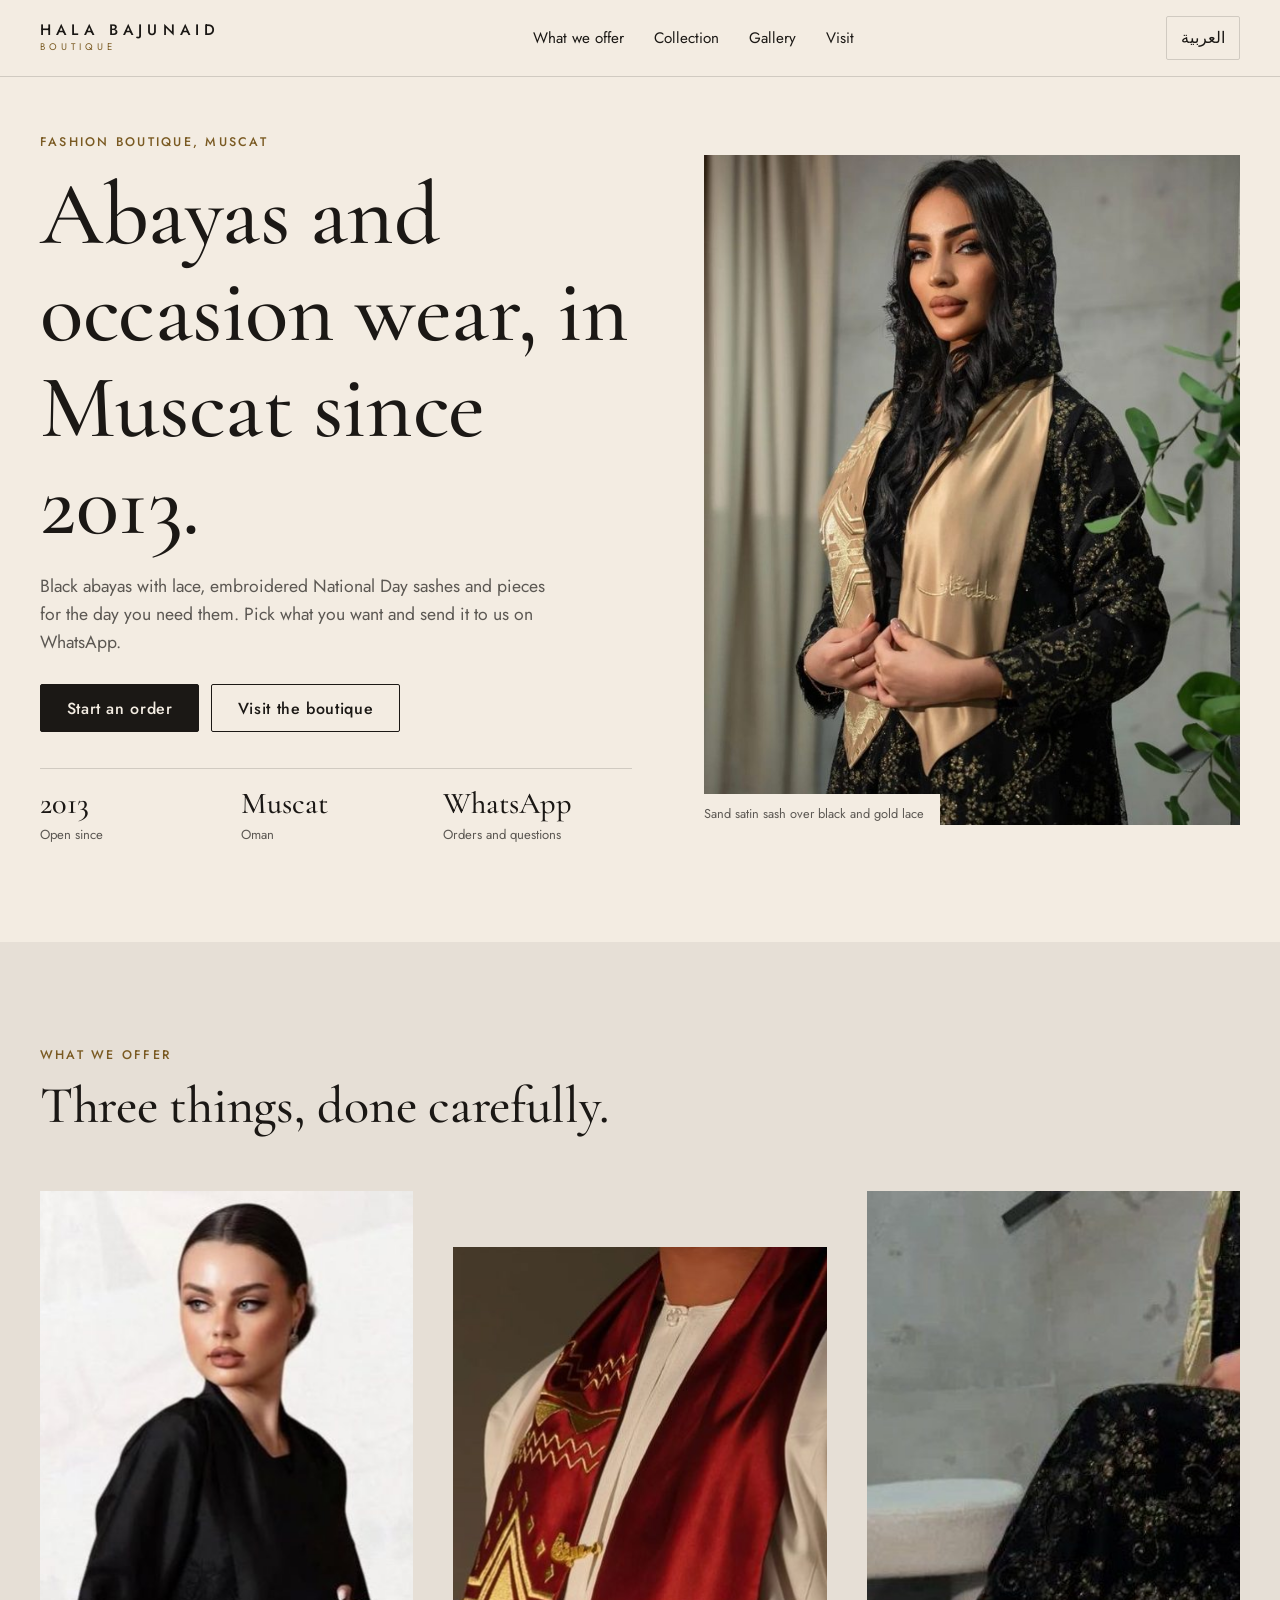
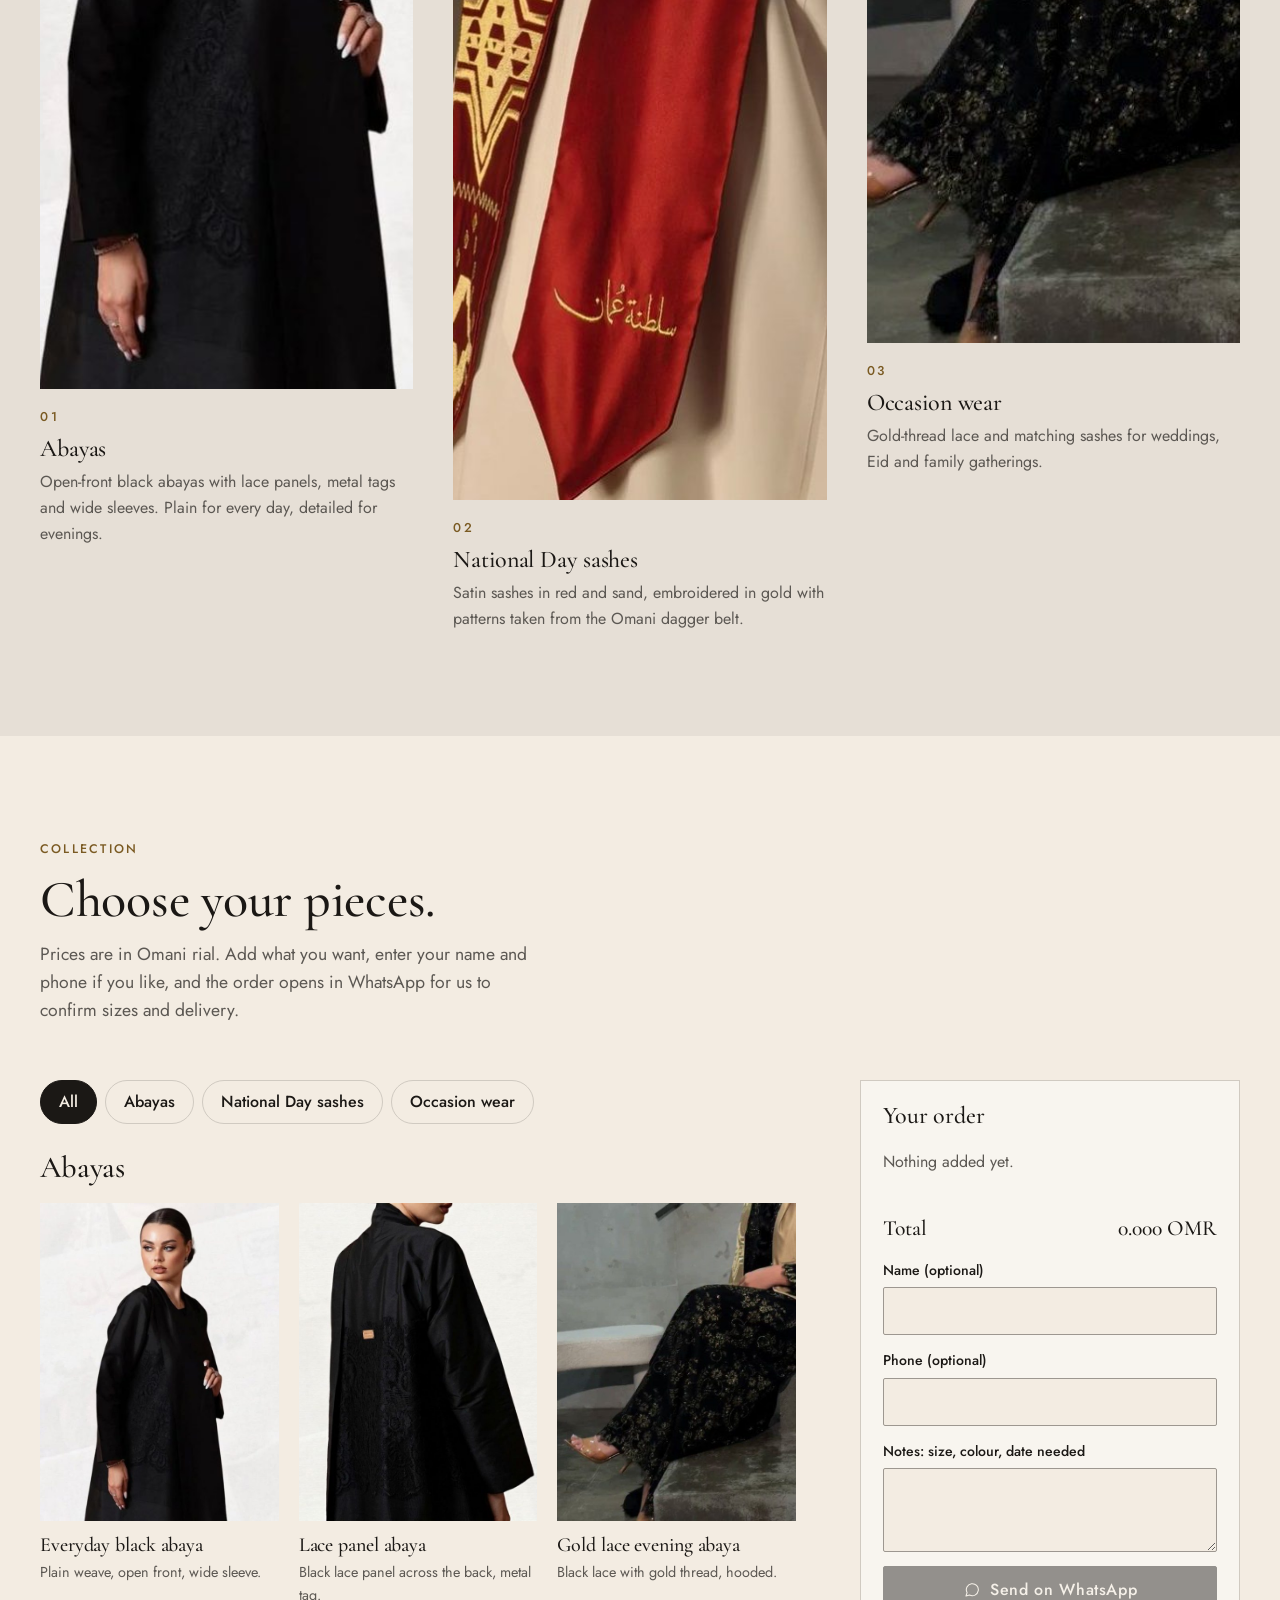
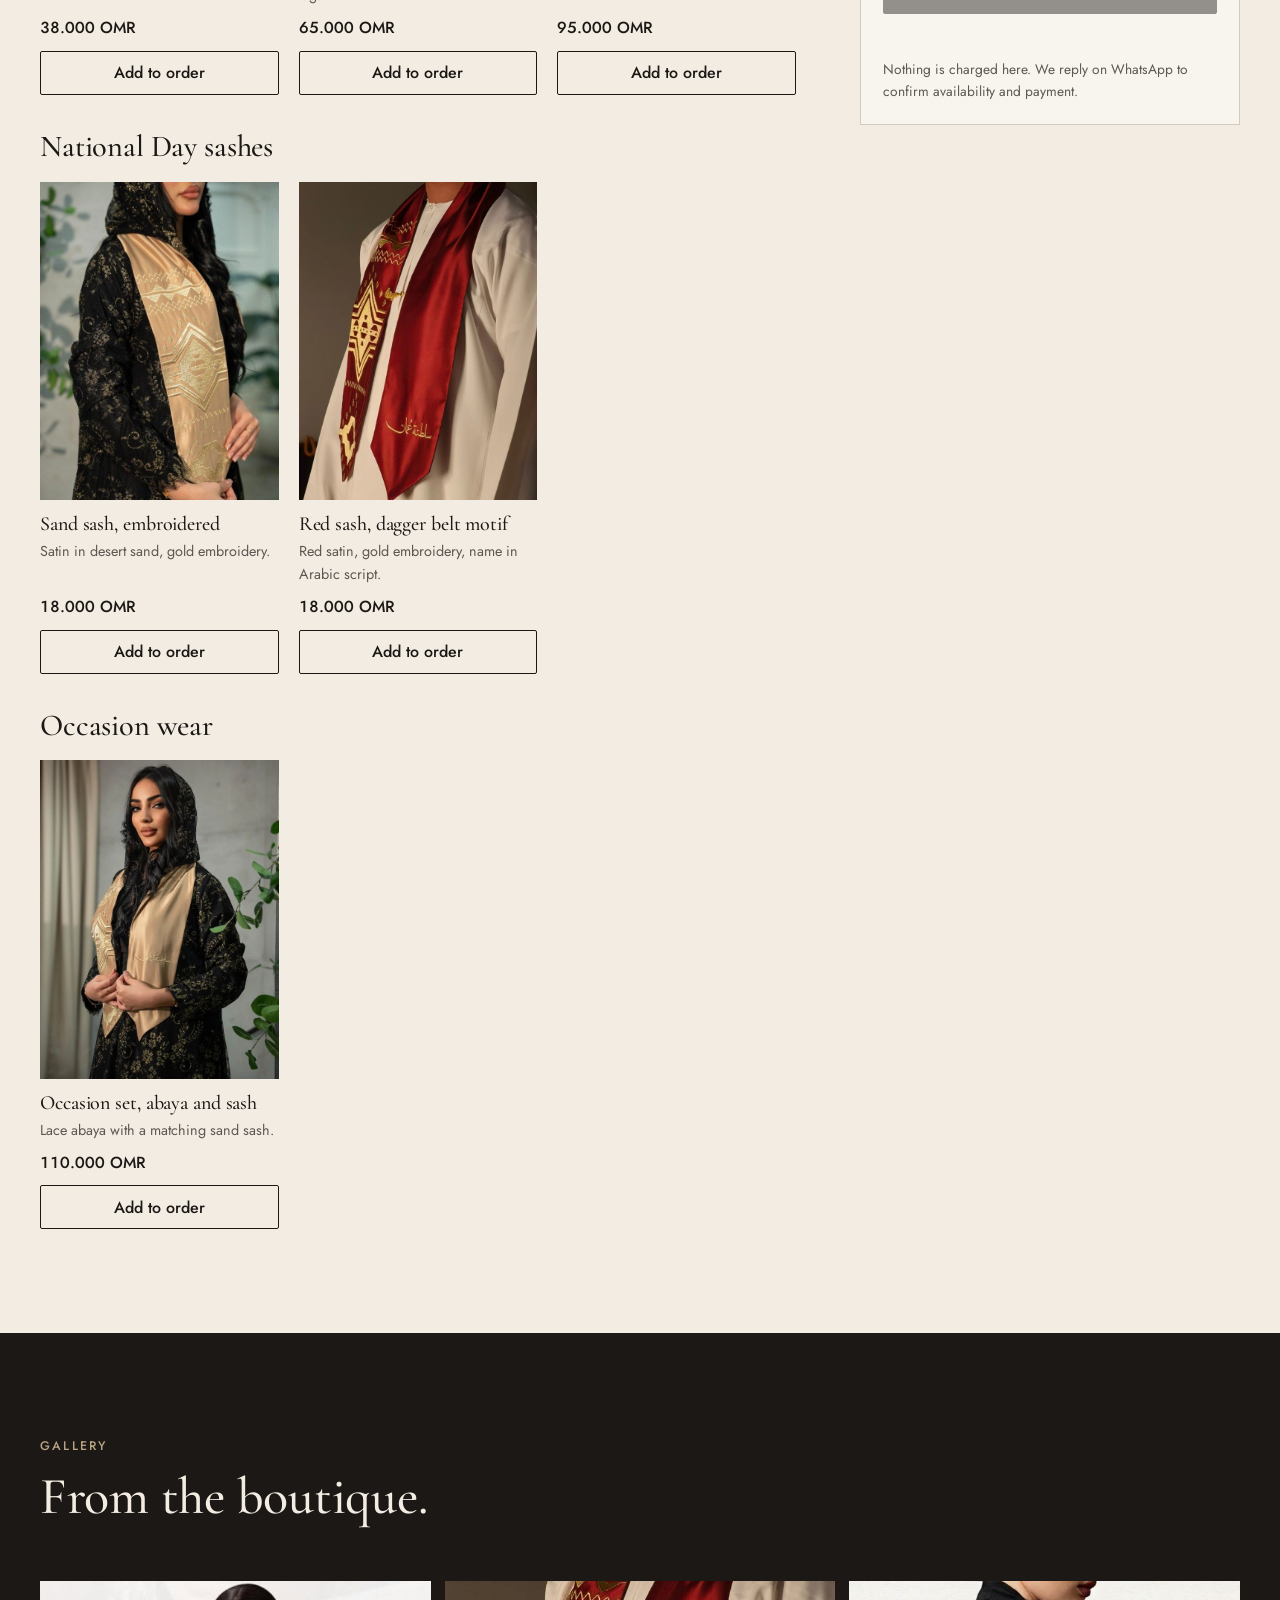
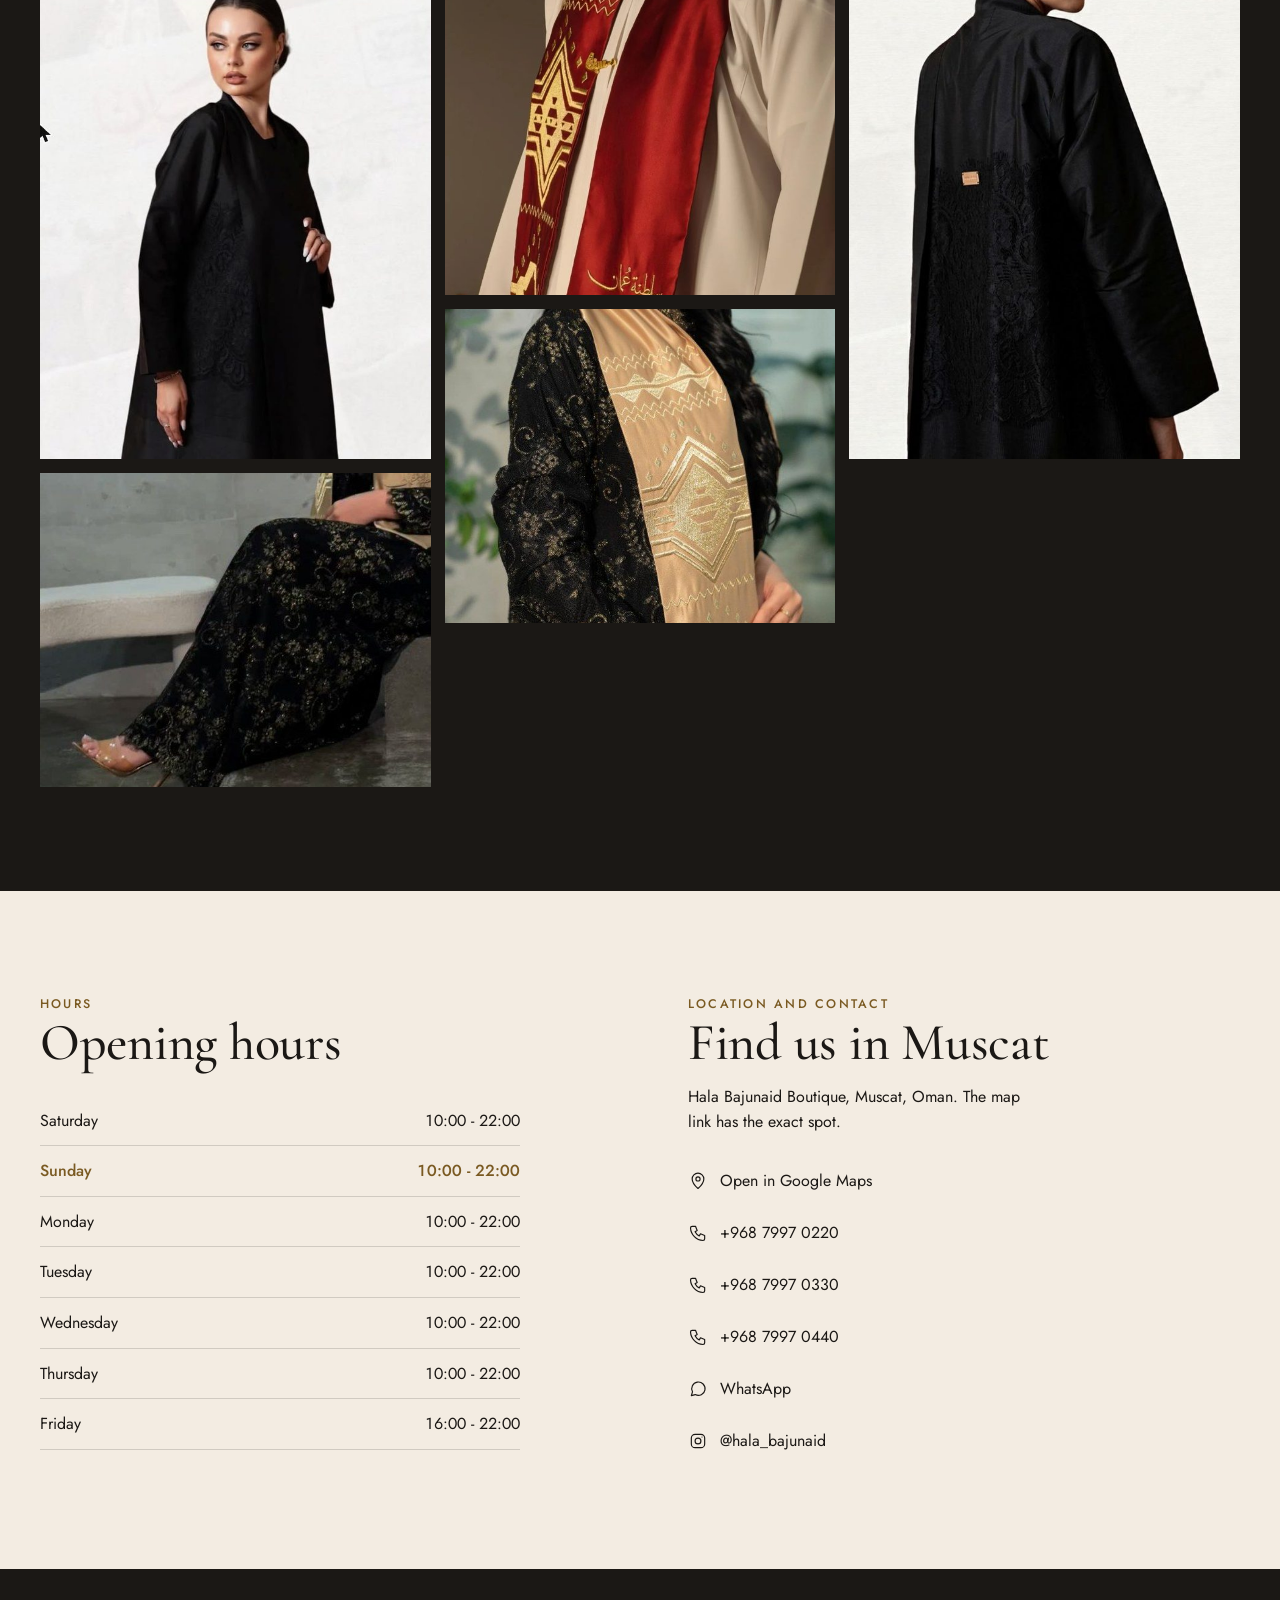
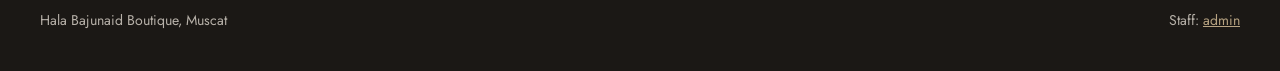
==== index.html @ 212e6e5c "Boutique site, admin portal and Supabase migrations" ====
<!doctype html>
<html lang="en" dir="ltr">
<head>
<meta charset="utf-8">
<meta name="viewport" content="width=device-width,initial-scale=1,viewport-fit=cover">
<title>Hala Bajunaid Boutique | Abayas and occasion wear in Muscat</title>
<meta name="description" content="Hala Bajunaid Boutique, Muscat. Abayas, National Day sashes and occasion wear since 2013. Choose your pieces and send the order on WhatsApp.">
<meta name="theme-color" content="#F3ECE2">
<link rel="canonical" href="https://shajedulkarim.github.io/halabajunaid/">
<link rel="manifest" href="manifest.webmanifest?v=1">
<link rel="icon" href="favicon.svg?v=1" type="image/svg+xml">
<link rel="apple-touch-icon" href="assets/img/icon-180.png?v=1">
<meta property="og:type" content="website">
<meta property="og:site_name" content="Hala Bajunaid Boutique">
<meta property="og:title" content="Hala Bajunaid Boutique | Abayas and occasion wear in Muscat">
<meta property="og:description" content="Abayas, National Day sashes and occasion wear in Muscat since 2013. Order on WhatsApp.">
<meta property="og:url" content="https://shajedulkarim.github.io/halabajunaid/">
<meta property="og:image" content="https://shajedulkarim.github.io/halabajunaid/assets/img/og.jpg">
<meta name="twitter:card" content="summary_large_image">
<link rel="preconnect" href="https://fonts.googleapis.com">
<link rel="preconnect" href="https://fonts.gstatic.com" crossorigin>
<link rel="stylesheet" href="https://fonts.googleapis.com/css2?family=Amiri:wght@400;700&family=Cormorant+Garamond:wght@400;500;600&family=IBM+Plex+Sans+Arabic:wght@400;500&family=Jost:wght@400;500&display=swap">
<link rel="stylesheet" href="assets/css/tokens.css?v=1">
<link rel="stylesheet" href="assets/css/site.css?v=3">
<link rel="preload" as="image" href="assets/img/sm/sash-sand-hooded.jpg?v=1">
<script type="application/ld+json">
{"@context":"https://schema.org","@type":"ClothingStore","name":"Hala Bajunaid Boutique","alternateName":"هلا باجنيد","url":"https://shajedulkarim.github.io/halabajunaid/","image":"https://shajedulkarim.github.io/halabajunaid/assets/img/og.jpg","telephone":"+96879970220","foundingDate":"2013","description":"Fashion boutique in Muscat selling abayas, National Day sashes and occasion wear.","address":{"@type":"PostalAddress","addressLocality":"Muscat","addressCountry":"OM"},"hasMap":"https://goo.gl/maps/YRQ9DZ9wdyE2","sameAs":["https://www.instagram.com/hala_bajunaid/"],"currenciesAccepted":"OMR"}
</script>
</head>
<body>
<a class="sr" href="#main">Skip to content</a>
<div class="banner" id="banner" hidden></div>

<header class="top">
  <div class="wrap">
    <a class="logo" href="#top" aria-label="Hala Bajunaid Boutique"><b>HALA BAJUNAID</b><i data-i18n="logo_sub">BOUTIQUE</i></a>
    <nav class="main" aria-label="Main">
      <a href="#offer" data-i18n="nav_offer">What we offer</a>
      <a href="#collection" data-i18n="nav_collection">Collection</a>
      <a href="#gallery" data-i18n="nav_gallery">Gallery</a>
      <a href="#visit" data-i18n="nav_visit">Visit</a>
    </nav>
    <div class="top-actions">
      <button class="lang" id="lang" type="button" aria-label="Language">العربية</button>
      <button class="menu-btn" id="menuBtn" type="button" aria-expanded="false" aria-controls="sheet" aria-label="Menu">
        <svg class="ico" viewBox="0 0 24 24"><path d="M4 8h16M4 16h16"/></svg>
      </button>
    </div>
  </div>
</header>
<div class="sheet" id="sheet">
  <a href="#offer" data-i18n="nav_offer">What we offer</a>
  <a href="#collection" data-i18n="nav_collection">Collection</a>
  <a href="#gallery" data-i18n="nav_gallery">Gallery</a>
  <a href="#visit" data-i18n="nav_visit">Visit</a>
</div>

<main id="main">
<section class="hero" id="top">
  <div class="wrap">
    <div>
      <p class="eyebrow" data-i18n="hero_eyebrow">Fashion boutique, Muscat</p>
      <h1 data-i18n="hero_h1">Abayas and occasion wear, in Muscat since 2013.</h1>
      <p class="lede" data-i18n="hero_lede">Black abayas with lace, embroidered National Day sashes and pieces for the day you need them. Pick what you want and send it to us on WhatsApp.</p>
      <div class="cta">
        <a class="btn" href="#collection" data-i18n="cta_order">Start an order</a>
        <a class="btn ghost" href="#visit" data-i18n="cta_visit">Visit the boutique</a>
      </div>
      <div class="facts">
        <div><b>2013</b><span data-i18n="fact_since">Open since</span></div>
        <div><b data-i18n="fact_city">Muscat</b><span data-i18n="fact_country">Oman</span></div>
        <div><b>WhatsApp</b><span data-i18n="fact_orders">Orders and questions</span></div>
      </div>
    </div>
    <figure>
      <img id="heroImg" src="assets/img/sm/sash-sand-hooded.jpg?v=1" srcset="assets/img/sm/sash-sand-hooded.jpg?v=1 640w, assets/img/sash-sand-hooded.jpg?v=1 888w" sizes="(min-width:900px) 45vw, 100vw" width="888" height="1186" alt="Sand satin sash with gold embroidery worn over a black lace abaya" fetchpriority="high">
      <figcaption id="heroCap" data-i18n="hero_cap">Sand satin sash over black and gold lace</figcaption>
    </figure>
  </div>
</section>

<section class="s offer" id="offer">
  <div class="wrap">
    <div class="s-head">
      <p class="eyebrow" data-i18n="offer_eyebrow">What we offer</p>
      <h2 data-i18n="offer_h2">Three things, done carefully.</h2>
    </div>
    <div class="offer-grid">
      <article class="offer-card">
        <img loading="lazy" src="assets/img/sm/abaya-black-front.jpg?v=1" width="640" height="798" alt="Black abaya with a lace panel" data-i18n-alt="offer1_alt">
        <span class="num">01</span>
        <h3 data-i18n="offer1_t">Abayas</h3>
        <p data-i18n="offer1_d">Open-front black abayas with lace panels, metal tags and wide sleeves. Plain for every day, detailed for evenings.</p>
      </article>
      <article class="offer-card">
        <img loading="lazy" src="assets/img/sm/sash-red-thobe.jpg?v=1" width="640" height="853" alt="Red satin sash with gold embroidery" data-i18n-alt="offer2_alt">
        <span class="num">02</span>
        <h3 data-i18n="offer2_t">National Day sashes</h3>
        <p data-i18n="offer2_d">Satin sashes in red and sand, embroidered in gold with patterns taken from the Omani dagger belt.</p>
      </article>
      <article class="offer-card">
        <img loading="lazy" src="assets/img/sm/abaya-seated.jpg?v=1" width="640" height="752" alt="Black and gold lace abaya" data-i18n-alt="offer3_alt">
        <span class="num">03</span>
        <h3 data-i18n="offer3_t">Occasion wear</h3>
        <p data-i18n="offer3_d">Gold-thread lace and matching sashes for weddings, Eid and family gatherings.</p>
      </article>
    </div>
  </div>
</section>

<section class="s" id="collection">
  <div class="wrap">
    <div class="s-head">
      <p class="eyebrow" data-i18n="coll_eyebrow">Collection</p>
      <h2 data-i18n="coll_h2">Choose your pieces.</h2>
      <p class="lede" data-i18n="coll_lede">Prices are in Omani rial. Add what you want, enter your name and phone if you like, and the order opens in WhatsApp for us to confirm sizes and delivery.</p>
    </div>
    <div class="cat-layout">
      <div>
        <div class="chips" id="chips" role="group" aria-label="Categories"></div>
        <div id="catalogue" aria-live="polite"></div>
      </div>
      <aside class="order-panel" id="order" aria-labelledby="orderT">
        <h3 id="orderT" data-i18n="order_t">Your order</h3>
        <p class="empty-note" id="emptyNote" data-i18n="order_empty">Nothing added yet.</p>
        <ul class="lines" id="lines"></ul>
        <div class="total" id="totalRow" hidden><span data-i18n="total">Total</span><span id="total">0.000</span></div>
        <div class="field"><label for="cName" data-i18n="f_name">Name (optional)</label><input id="cName" autocomplete="name"></div>
        <div class="field"><label for="cPhone" data-i18n="f_phone">Phone (optional)</label><input id="cPhone" type="tel" inputmode="tel" autocomplete="tel"></div>
        <div class="field"><label for="cNote" data-i18n="f_note">Notes: size, colour, date needed</label><textarea id="cNote"></textarea></div>
        <button class="btn" id="send" type="button" disabled>
          <svg class="ico" viewBox="0 0 24 24"><path d="M4 20l1.4-4.6A8 8 0 1 1 8.7 18.7z"/></svg>
          <span data-i18n="send">Send on WhatsApp</span>
        </button>
        <p class="status" id="status" role="status"></p>
        <p class="note" data-i18n="order_note">Nothing is charged here. We reply on WhatsApp to confirm availability and payment.</p>
      </aside>
    </div>
  </div>
</section>

<section class="s gallery" id="gallery">
  <div class="wrap">
    <div class="s-head">
      <p class="eyebrow" data-i18n="gal_eyebrow">Gallery</p>
      <h2 data-i18n="gal_h2">From the boutique.</h2>
    </div>
    <div class="g-grid" id="gGrid"></div>
  </div>
</section>

<section class="s" id="visit">
  <div class="wrap visit-grid">
    <div>
      <p class="eyebrow" data-i18n="visit_eyebrow">Hours</p>
      <h2 data-i18n="visit_h2" style="margin-bottom:24px">Opening hours</h2>
      <table class="hours" id="hours"></table>
      <p class="rating" id="rating" hidden></p>
    </div>
    <div>
      <p class="eyebrow" data-i18n="loc_eyebrow">Location and contact</p>
      <h2 data-i18n="loc_h2" style="margin-bottom:8px">Find us in Muscat</h2>
      <p class="addr" data-i18n="loc_addr">Hala Bajunaid Boutique, Muscat, Oman. The map link has the exact spot.</p>
      <ul class="contact-list">
        <li><a href="https://goo.gl/maps/YRQ9DZ9wdyE2" rel="noopener" target="_blank"><svg class="ico" viewBox="0 0 24 24"><path d="M12 21s7-6.2 7-11.5A7 7 0 0 0 5 9.5C5 14.8 12 21 12 21z"/><circle cx="12" cy="9.5" r="2.5"/></svg><span data-i18n="map">Open in Google Maps</span></a></li>
        <li><a href="tel:+96879970220"><svg class="ico" viewBox="0 0 24 24"><path d="M5 4h4l2 5-2.5 1.5a11 11 0 0 0 5 5L15 13l5 2v4a2 2 0 0 1-2 2A16 16 0 0 1 3 6a2 2 0 0 1 2-2z"/></svg><span dir="ltr">+968 7997 0220</span></a></li>
        <li><a href="tel:+96879970330"><svg class="ico" viewBox="0 0 24 24"><path d="M5 4h4l2 5-2.5 1.5a11 11 0 0 0 5 5L15 13l5 2v4a2 2 0 0 1-2 2A16 16 0 0 1 3 6a2 2 0 0 1 2-2z"/></svg><span dir="ltr">+968 7997 0330</span></a></li>
        <li><a href="tel:+96879970440"><svg class="ico" viewBox="0 0 24 24"><path d="M5 4h4l2 5-2.5 1.5a11 11 0 0 0 5 5L15 13l5 2v4a2 2 0 0 1-2 2A16 16 0 0 1 3 6a2 2 0 0 1 2-2z"/></svg><span dir="ltr">+968 7997 0440</span></a></li>
        <li><a href="https://wa.me/96879970220" rel="noopener" target="_blank"><svg class="ico" viewBox="0 0 24 24"><path d="M4 20l1.4-4.6A8 8 0 1 1 8.7 18.7z"/></svg><span>WhatsApp</span></a></li>
        <li><a href="https://www.instagram.com/hala_bajunaid/" rel="noopener" target="_blank"><svg class="ico" viewBox="0 0 24 24"><rect x="4" y="4" width="16" height="16" rx="4.5"/><circle cx="12" cy="12" r="3.5"/><path d="M16.8 7.2h.01"/></svg><span dir="ltr">@hala_bajunaid</span></a></li>
      </ul>
    </div>
  </div>
</section>
</main>

<a class="bar" id="bar" href="#order"><span><span id="barCount">0</span> <span data-i18n="bar_items">items</span></span><b id="barTotal">0.000</b><span data-i18n="bar_view">View order</span></a>

<footer>
  <div class="wrap">
    <span>Hala Bajunaid Boutique, Muscat</span>
    <span><span data-i18n="foot_staff">Staff</span>: <a href="admin/">admin</a></span>
  </div>
</footer>

<dialog class="lb" id="lb"><button type="button" id="lbClose" aria-label="Close">&times;</button><img id="lbImg" alt=""><p id="lbCap"></p></dialog>

<script src="config.js?v=1"></script>
<script src="assets/js/defaults.js?v=1"></script>
<script src="assets/js/site.js?v=1"></script>
</body>
</html>
---- assets/css/tokens.css ----
:root{
  /* Four brand colours. Everything else is derived from these. */
  --ink:#1B1815;
  --gold:#7A5A22;
  --sand:#F3ECE2;
  --alert:#A3312B;

  --sand-2:color-mix(in srgb,var(--ink) 6%,var(--sand));
  --sand-3:color-mix(in srgb,var(--ink) 12%,var(--sand));
  --muted:color-mix(in srgb,var(--ink) 70%,var(--sand));
  --line:color-mix(in srgb,var(--ink) 16%,var(--sand));
  --gold-on-dark:color-mix(in srgb,var(--gold) 50%,var(--sand));
  --sand-muted:color-mix(in srgb,var(--sand) 72%,var(--ink));
  --paper:color-mix(in srgb,var(--sand) 55%,#fff);

  /* Admin order-status colours (distinct, all >= 4.5:1 on paper) */
  --st-new:#244F7D;
  --st-preparing:#8A5A00;
  --st-ready:#216A41;
  --st-done:#57514A;
  --st-cancelled:var(--alert);

  --f-head:"Cormorant Garamond","Iowan Old Style",Georgia,serif;
  --f-body:"Jost","Helvetica Neue",Arial,sans-serif;
  --r:2px;
  --ease:cubic-bezier(.2,.7,.2,1);
}
:lang(ar){--f-head:"Amiri","Cormorant Garamond",serif;--f-body:"IBM Plex Sans Arabic","Jost",sans-serif}
*,*::before,*::after{box-sizing:border-box}
html{-webkit-text-size-adjust:100%;scroll-behavior:smooth}
body{margin:0;background:var(--sand);color:var(--ink);font:400 1rem/1.6 var(--f-body)}
img{max-width:100%;display:block}
button,input,select,textarea{font:inherit;color:inherit}
:focus-visible{outline:2px solid var(--gold);outline-offset:2px}
.sr{position:absolute;width:1px;height:1px;overflow:hidden;clip:rect(0 0 0 0);white-space:nowrap}
@media (prefers-reduced-motion:reduce){html{scroll-behavior:auto}*{animation:none!important;transition:none!important}}
---- assets/css/site.css ----
/* Hala Bajunaid boutique: public site. Mobile first. */
.wrap{width:100%;max-width:1240px;margin-inline:auto;padding-inline:20px}
h1,h2,h3{font-family:var(--f-head);font-weight:500;line-height:1.08;margin:0;letter-spacing:-.005em}
:lang(ar) h1,:lang(ar) h2,:lang(ar) h3{line-height:1.35;letter-spacing:0}
h2{font-size:clamp(2rem,6vw,3.25rem)}
h3{font-size:1.5rem}
p{margin:0}
.eyebrow{font-size:.78rem;letter-spacing:.18em;text-transform:uppercase;color:var(--gold);font-weight:500}
:lang(ar) .eyebrow{letter-spacing:0;font-size:.9rem}
.lede{font-size:1.1rem;color:var(--muted);max-width:46ch}
a{color:inherit}
.link{color:var(--gold);text-underline-offset:3px}

/* buttons */
.btn{display:inline-flex;align-items:center;justify-content:center;gap:.6rem;min-height:48px;padding:0 1.6rem;border:1px solid var(--ink);background:var(--ink);color:var(--sand);text-decoration:none;font-weight:500;letter-spacing:.04em;cursor:pointer;border-radius:var(--r);transition:background .2s,color .2s}
.btn:hover{background:var(--gold);border-color:var(--gold)}
.btn.ghost{background:transparent;color:var(--ink)}
.btn.ghost:hover{background:var(--ink);color:var(--sand);border-color:var(--ink)}
.btn[disabled]{opacity:.45;cursor:not-allowed}
.btn svg{width:18px;height:18px;flex:none}
.ico{width:20px;height:20px;fill:none;stroke:currentColor;stroke-width:1.4;stroke-linecap:round;stroke-linejoin:round}

/* banner + header */
.banner{background:var(--ink);color:var(--sand);text-align:center;padding:10px 20px;font-size:.92rem}
.banner[hidden]{display:none}
header.top{position:sticky;top:0;z-index:30;background:color-mix(in srgb,var(--sand) 94%,transparent);backdrop-filter:blur(8px);border-bottom:1px solid var(--line)}
.top .wrap{display:flex;align-items:center;justify-content:space-between;min-height:64px;gap:16px}
.logo{display:block;text-decoration:none;line-height:1}
.logo svg{height:22px;width:auto;display:block}
.logo b{display:block;font:500 .95rem/1 var(--f-body);letter-spacing:.34em}
.logo i{display:block;font:400 .6rem/1 var(--f-body);letter-spacing:.42em;margin-top:5px;font-style:normal;color:var(--gold)}
:lang(ar) .logo b,:lang(ar) .logo i{letter-spacing:.12em}
nav.main{display:none}
.top-actions{display:flex;align-items:center;gap:8px}
.lang{min-height:44px;min-width:44px;padding:0 14px;background:none;border:1px solid var(--line);border-radius:var(--r);cursor:pointer;font-weight:500}
.lang:hover{border-color:var(--ink)}
.menu-btn{min-width:44px;min-height:44px;background:none;border:1px solid var(--line);border-radius:var(--r);cursor:pointer;display:grid;place-items:center}
.sheet{position:fixed;inset:0;top:65px;background:var(--sand);z-index:29;padding:24px 20px;display:none;flex-direction:column;gap:4px}
.sheet.open{display:flex}
.sheet a{font:500 1.7rem/1 var(--f-head);text-decoration:none;padding:14px 0;border-bottom:1px solid var(--line);min-height:44px}
@media (min-width:900px){
  nav.main{display:flex;gap:30px}
  nav.main a{text-decoration:none;font-size:.95rem;padding:10px 0;position:relative}
  nav.main a::after{content:"";position:absolute;inset-inline:0;bottom:4px;height:1px;background:var(--gold);transform:scaleX(0);transition:transform .25s var(--ease)}
  nav.main a:hover::after{transform:scaleX(1)}
  .menu-btn{display:none}
  .top .wrap{min-height:76px}
}

/* hero */
.hero{padding:28px 0 56px}
.hero .wrap{display:grid;gap:32px}
.hero h1{font-size:clamp(2.6rem,10.5vw,5.6rem);margin:14px 0 18px}
.hero .cta{display:flex;flex-wrap:wrap;gap:12px;margin-top:28px}
.hero figure{margin:0;position:relative;aspect-ratio:4/5;background:var(--sand-3);overflow:hidden}
.hero figure img{width:100%;height:100%;object-fit:cover;object-position:50% 20%}
.hero figcaption{position:absolute;inset-inline-start:0;bottom:0;background:var(--sand);padding:10px 16px 0 0;font-size:.8rem;color:var(--muted)}
:lang(ar) .hero figcaption{padding:10px 0 0 16px}
.facts{display:grid;grid-template-columns:1fr 1fr 1fr;gap:12px;border-top:1px solid var(--line);margin-top:36px;padding-top:18px}
.facts b{display:block;font:500 1.5rem/1.1 var(--f-head)}
.facts span{font-size:.82rem;color:var(--muted)}
@media (min-width:900px){
  .hero{padding:56px 0 96px}
  .hero .wrap{grid-template-columns:1.05fr .95fr;gap:72px;align-items:center}
  .hero figure{aspect-ratio:4/5;max-height:78vh}
  .facts b{font-size:1.9rem}
}

/* sections */
section.s{padding:64px 0}
.s-head{display:grid;gap:12px;margin-bottom:36px}
@media (min-width:900px){section.s{padding:104px 0}.s-head{margin-bottom:56px}}

/* offer */
.offer{background:var(--sand-2)}
.offer-grid{display:grid;gap:36px}
.offer-card img{width:100%;aspect-ratio:1/1;object-position:50% 18%;object-fit:cover;background:var(--sand-3);margin-bottom:18px}
.offer-card p{color:var(--muted);margin-top:8px;max-width:38ch}
.offer-card .num{font:500 .8rem var(--f-body);letter-spacing:.2em;color:var(--gold);margin-bottom:10px;display:block}
@media (min-width:760px){.offer-card img{aspect-ratio:4/5}.offer-grid{grid-template-columns:repeat(3,1fr);gap:40px}.offer-card:nth-child(2){margin-top:56px}}

/* catalogue + order */
.cat-layout{display:grid;gap:40px}
.chips{display:flex;gap:8px;flex-wrap:wrap;margin-bottom:28px}
.chip{min-height:44px;padding:0 18px;border:1px solid var(--line);background:transparent;border-radius:99px;cursor:pointer;font-weight:500}
.chip[aria-pressed="true"]{background:var(--ink);color:var(--sand);border-color:var(--ink)}
.cat-title{margin:36px 0 18px;font-size:1.9rem;display:flex;align-items:baseline;gap:12px}
.cat-title:first-child{margin-top:0}
.items{display:grid;grid-template-columns:repeat(2,1fr);gap:20px 14px}
.item{display:flex;flex-direction:column}
.item .ph{aspect-ratio:3/4;background:var(--sand-3);overflow:hidden;margin-bottom:12px;position:relative}
.item .ph img{width:100%;height:100%;object-fit:cover}
.item .ph.empty{display:grid;place-items:center;font:500 2.2rem var(--f-head);color:var(--gold)}
.item h3{font-size:1.25rem;line-height:1.2}
.item .d{color:var(--muted);font-size:.9rem;margin-top:4px;flex:1}
.item .price{font-weight:500;margin-top:8px;font-variant-numeric:tabular-nums}
.item .tag{position:absolute;top:8px;inset-inline-start:8px;background:var(--alert);color:var(--sand);font-size:.74rem;padding:3px 8px;letter-spacing:.06em}
.item.sold .ph img{filter:grayscale(1);opacity:.6}
.stepper{display:flex;align-items:center;margin-top:10px;border:1px solid var(--ink);width:max-content;border-radius:var(--r)}
.stepper button{width:44px;height:44px;background:none;border:0;cursor:pointer;font-size:1.3rem;line-height:1}
.stepper button:hover:not([disabled]){background:var(--ink);color:var(--sand)}
.stepper button[disabled]{opacity:.3;cursor:not-allowed}
.stepper output{min-width:34px;text-align:center;font-variant-numeric:tabular-nums}
.add{margin-top:10px;width:100%;min-height:44px;border:1px solid var(--ink);background:transparent;cursor:pointer;font-weight:500;border-radius:var(--r)}
.add:hover:not([disabled]){background:var(--ink);color:var(--sand)}
.add[disabled]{border-color:var(--line);color:var(--muted);cursor:not-allowed}
@media (min-width:640px){.items{grid-template-columns:repeat(3,1fr);gap:28px 20px}}

.order-panel{background:var(--paper);border:1px solid var(--line);padding:22px;align-self:start}
.order-panel h3{margin-bottom:14px}
.lines{list-style:none;margin:0 0 16px;padding:0}
.lines li{display:grid;grid-template-columns:1fr auto;gap:2px 12px;padding:12px 0;border-bottom:1px solid var(--line)}
.lines .n{font-weight:500}
.lines .q{color:var(--muted);font-size:.88rem}
.lines .p{font-variant-numeric:tabular-nums;text-align:end}
.lines .rm{grid-column:1/-1;justify-self:start;background:none;border:0;color:var(--gold);cursor:pointer;min-height:44px;padding:0;text-decoration:underline;text-underline-offset:3px}
.empty-note{color:var(--muted);padding:6px 0 18px}
.total{display:flex;justify-content:space-between;font:500 1.35rem var(--f-head);padding:6px 0 18px}
.field{display:grid;gap:6px;margin-bottom:14px}
.field label{font-size:.88rem;font-weight:500}
.field input,.field textarea{width:100%;min-height:48px;padding:10px 12px;border:1px solid color-mix(in srgb,var(--ink) 40%,var(--sand));background:var(--sand);border-radius:var(--r)}
.field textarea{min-height:84px;resize:vertical}
.field small{color:var(--muted)}
.order-panel .btn{width:100%}
.note{font-size:.86rem;color:var(--muted);margin-top:12px}
.status{margin-top:12px;font-size:.9rem;min-height:1.4em}
.status.err{color:var(--alert)}
.bar{position:fixed;inset-inline:0;bottom:0;z-index:25;background:var(--ink);color:var(--sand);display:none;align-items:center;justify-content:space-between;padding:10px 20px calc(10px + env(safe-area-inset-bottom));text-decoration:none;min-height:60px}
.bar.show{display:flex}
.bar b{font-variant-numeric:tabular-nums}
@media (min-width:1024px){
  .cat-layout{grid-template-columns:1fr 380px;gap:64px}
  .order-panel{position:sticky;top:100px}
  .bar{display:none!important}
}

/* gallery */
.gallery{background:var(--ink);color:var(--sand)}
.gallery .eyebrow{color:var(--gold-on-dark)}
.g-grid{display:grid;grid-template-columns:repeat(2,1fr);gap:10px}
.g-grid button{padding:0;border:0;background:var(--ink);cursor:zoom-in;overflow:hidden;aspect-ratio:3/4;display:block}
.g-grid button{position:relative}
.g-grid img{position:absolute;inset:0;width:100%;height:100%;object-fit:cover;transition:transform .5s var(--ease)}
.g-grid button:hover img{transform:scale(1.04)}
@media (min-width:900px){
  .g-grid{grid-template-columns:repeat(6,1fr);grid-auto-rows:150px;gap:14px}
  .g-grid button{aspect-ratio:auto}
  .g-grid button:nth-child(1){grid-column:span 2;grid-row:span 3}
  .g-grid button:nth-child(2){grid-column:span 2;grid-row:span 2}
  .g-grid button:nth-child(3){grid-column:span 2;grid-row:span 3}
  .g-grid button:nth-child(4){grid-column:span 2;grid-row:span 2}
  .g-grid button:nth-child(5){grid-column:span 2;grid-row:span 2}
  .g-grid button:nth-child(6){grid-column:span 2;grid-row:span 2}
}
dialog.lb{border:0;padding:0;background:transparent;max-width:min(92vw,900px);max-height:92vh;color:var(--sand)}
dialog.lb::backdrop{background:color-mix(in srgb,var(--ink) 92%,transparent)}
dialog.lb img{max-height:82vh;width:auto;margin:auto;object-fit:contain}
dialog.lb p{text-align:center;padding-top:10px;font-size:.9rem}
dialog.lb button{position:absolute;top:-4px;inset-inline-end:0;min-width:44px;min-height:44px;background:var(--sand);border:0;cursor:pointer;font-size:1.4rem}

/* visit */
.visit-grid{display:grid;gap:40px}
.hours{width:100%;border-collapse:collapse;max-width:480px}
.hours th,.hours td{padding:12px 0;border-bottom:1px solid var(--line);text-align:start;font-weight:400}
.hours td{text-align:end;font-variant-numeric:tabular-nums}
.hours tr.today th,.hours tr.today td{font-weight:500;color:var(--gold)}
.hours .closed{color:var(--muted)}
.contact-list{list-style:none;margin:0;padding:0;display:grid;gap:4px}
.contact-list a,.contact-list span.row{display:flex;align-items:center;gap:12px;min-height:48px;text-decoration:none}
.contact-list a:hover{color:var(--gold)}
.addr{margin:12px 0 22px;max-width:34ch}
.rating{margin-top:16px;color:var(--muted)}
@media (min-width:900px){.visit-grid{grid-template-columns:1fr 1fr;gap:96px}}

footer{background:var(--ink);color:var(--sand-muted);padding:40px 0 calc(40px + 60px);font-size:.88rem}
footer .wrap{display:flex;flex-wrap:wrap;gap:16px;justify-content:space-between}
footer a{color:var(--gold-on-dark)}
@media (min-width:1024px){footer{padding-bottom:40px}}
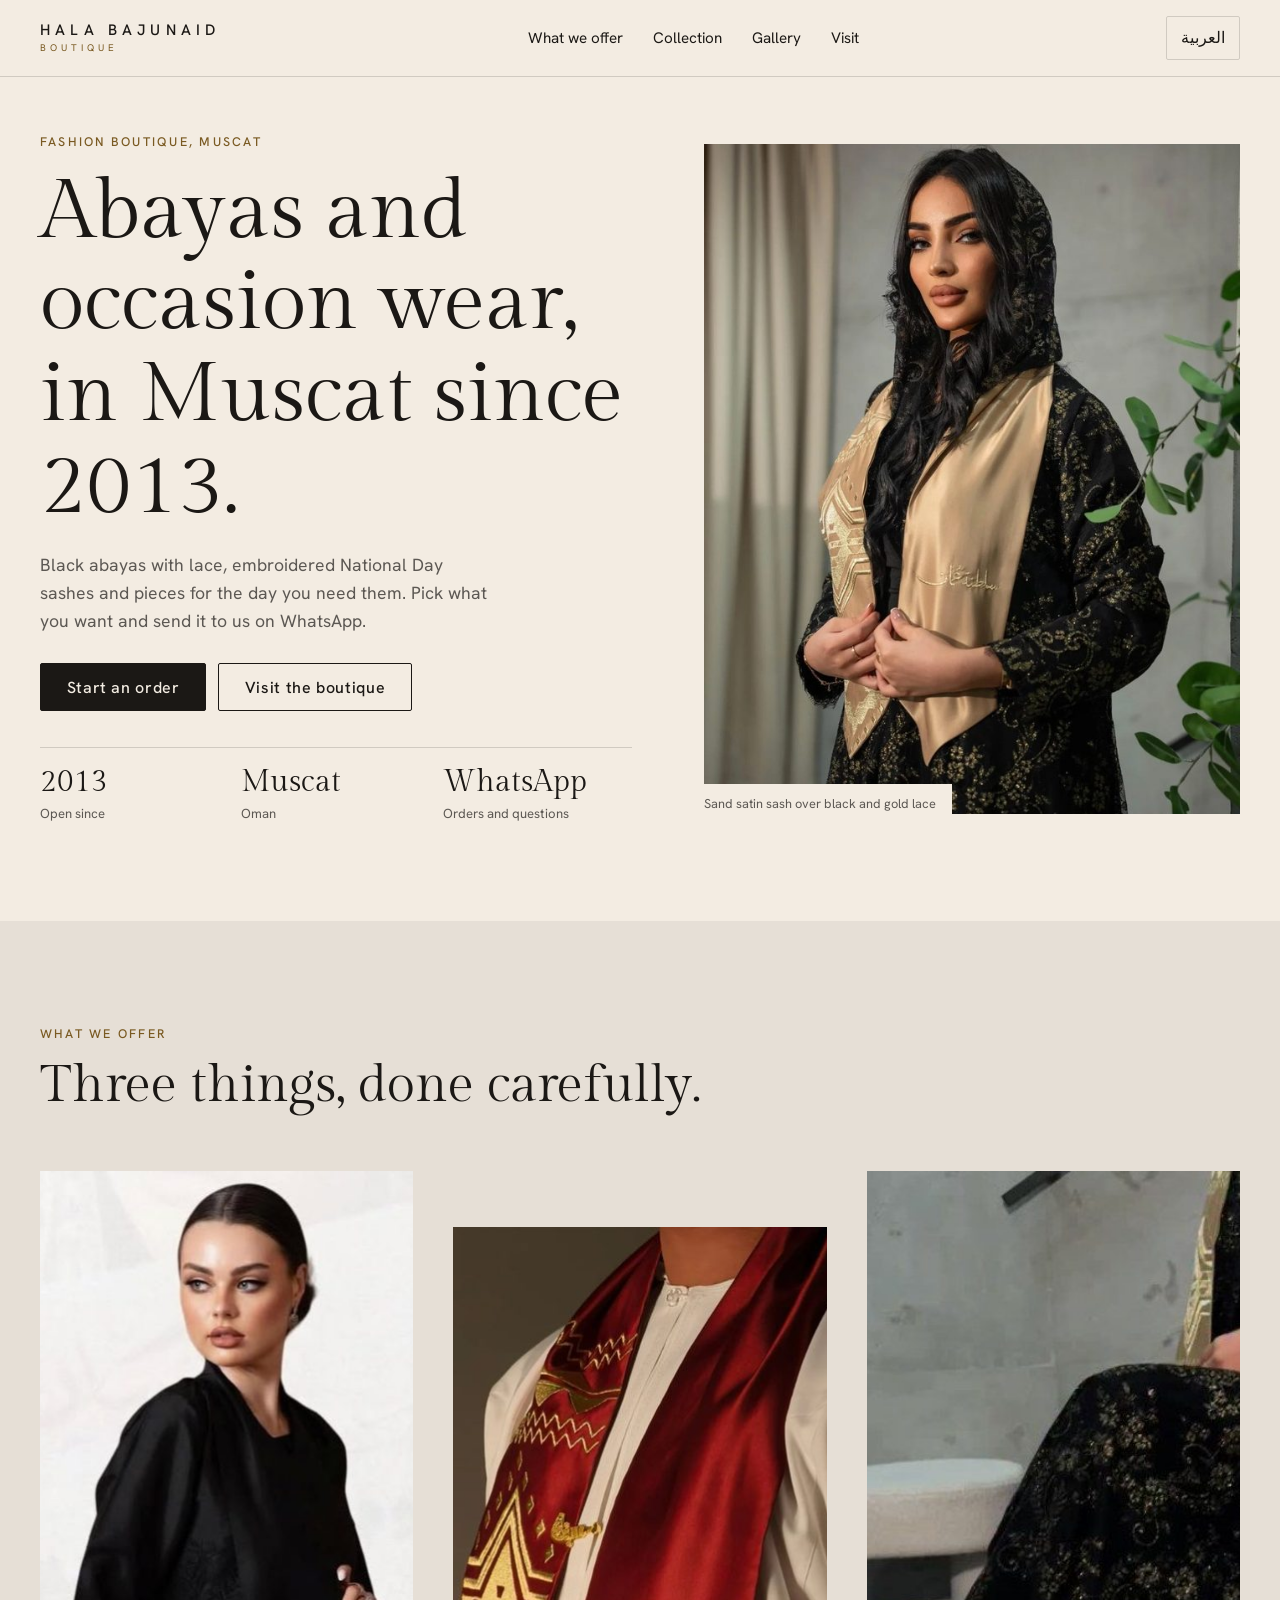
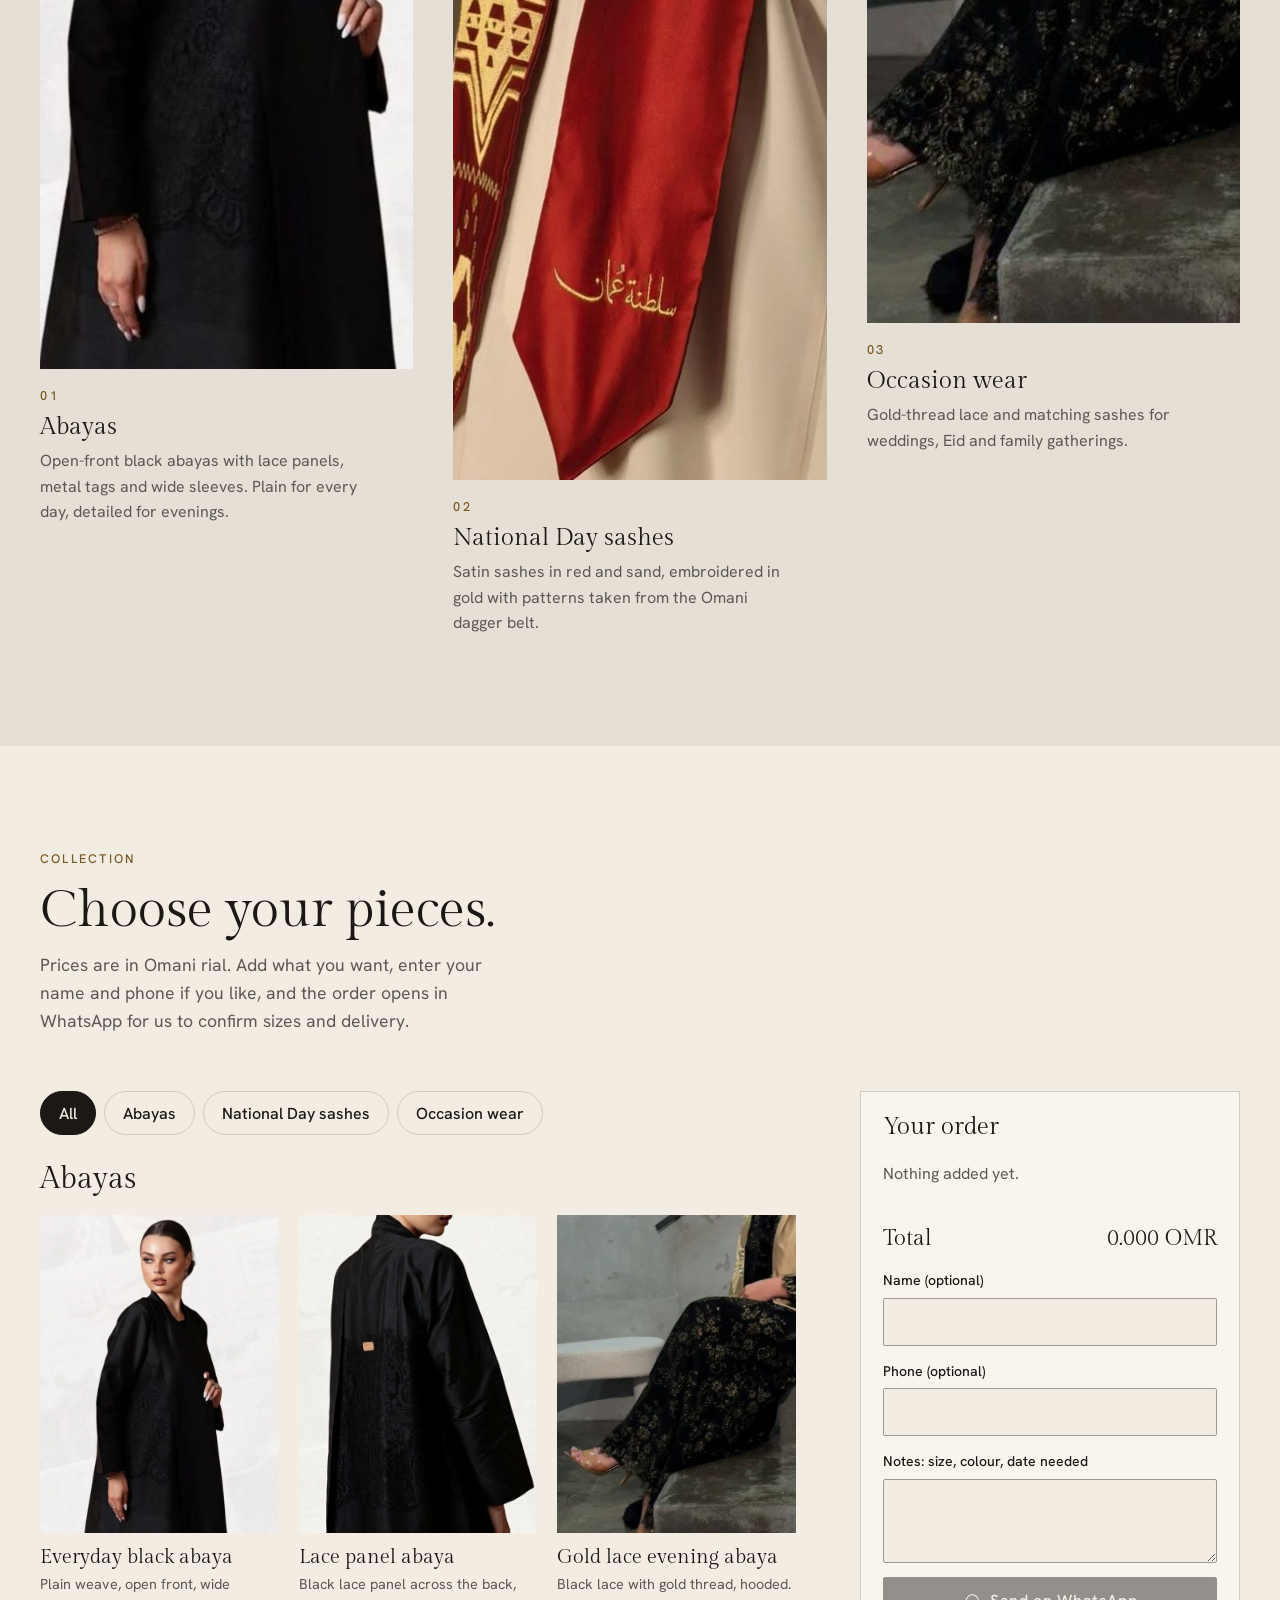
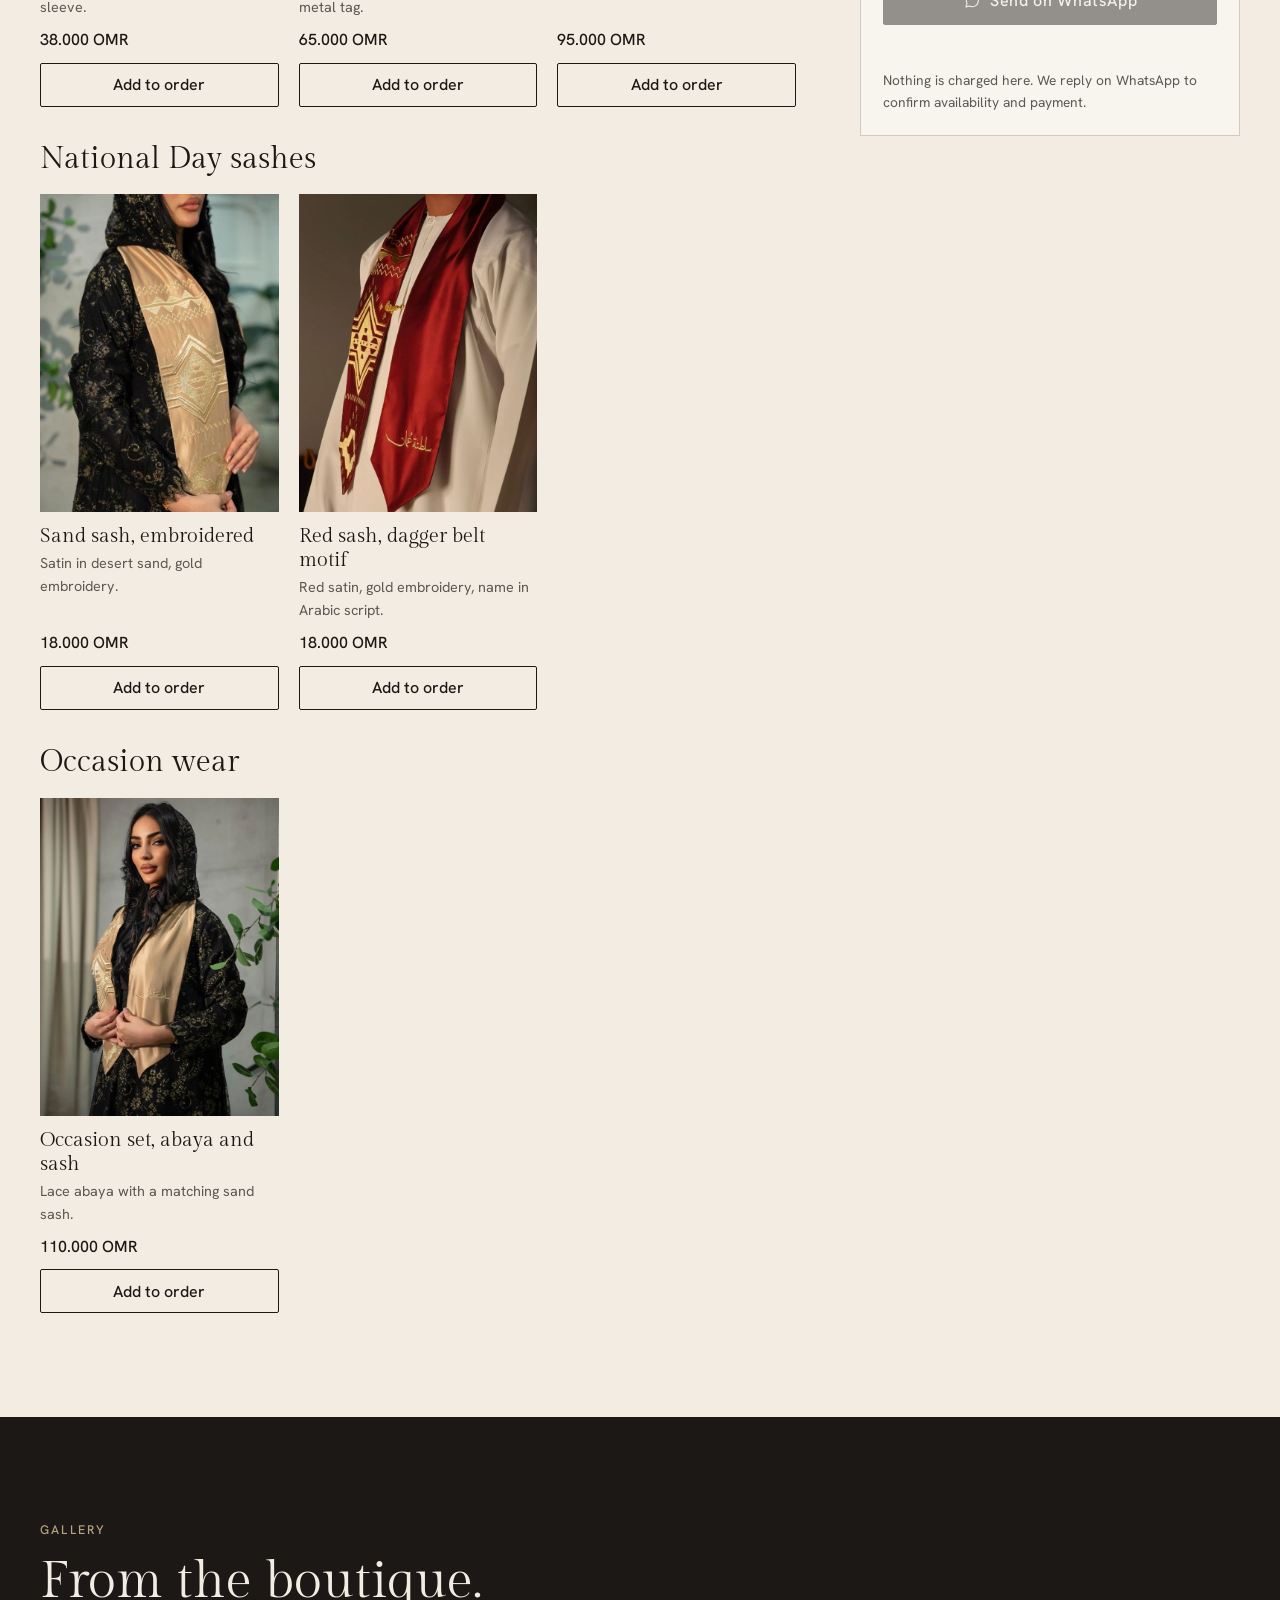
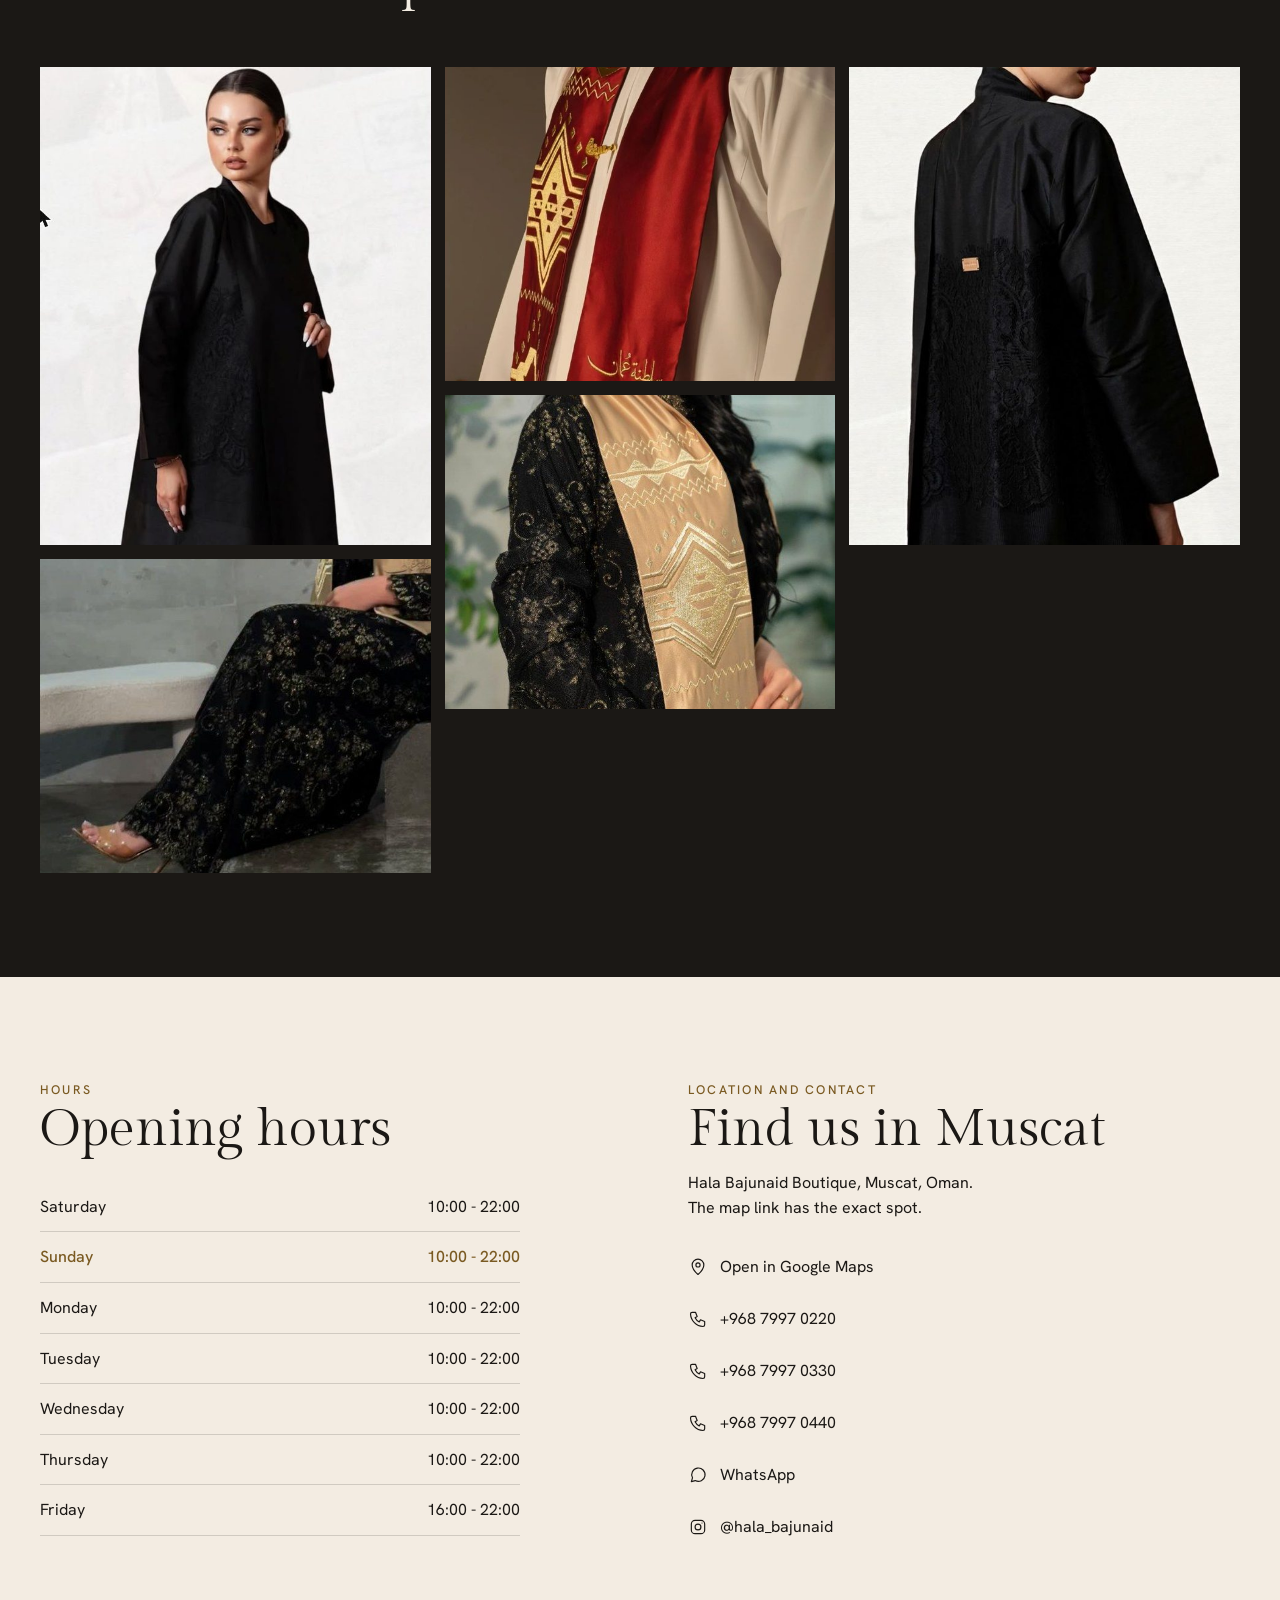
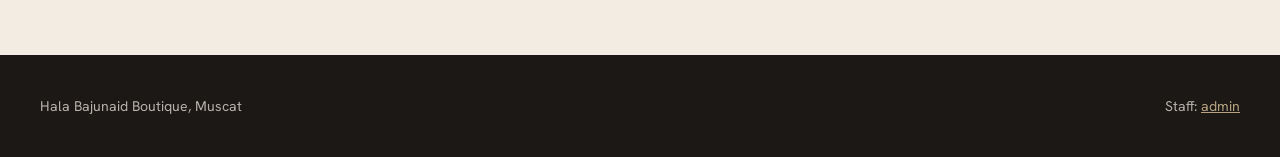
==== commit 9c58f6a2: "Swap fonts, mobile carousel and chip rows, RTL overflow fix" ====
--- a/index.html
+++ b/index.html
@@ -19,9 +19,9 @@
 <meta name="twitter:card" content="summary_large_image">
 <link rel="preconnect" href="https://fonts.googleapis.com">
 <link rel="preconnect" href="https://fonts.gstatic.com" crossorigin>
-<link rel="stylesheet" href="https://fonts.googleapis.com/css2?family=Amiri:wght@400;700&family=Cormorant+Garamond:wght@400;500;600&family=IBM+Plex+Sans+Arabic:wght@400;500&family=Jost:wght@400;500&display=swap">
-<link rel="stylesheet" href="assets/css/tokens.css?v=1">
-<link rel="stylesheet" href="assets/css/site.css?v=3">
+<link rel="stylesheet" href="https://fonts.googleapis.com/css2?family=Amiri:wght@400;700&family=Gilda+Display&family=Hanken+Grotesk:wght@400;500;600&family=Tajawal:wght@400;500;700&display=swap">
+<link rel="stylesheet" href="assets/css/tokens.css?v=2">
+<link rel="stylesheet" href="assets/css/site.css?v=5">
 <link rel="preload" as="image" href="assets/img/sm/sash-sand-hooded.jpg?v=1">
 <script type="application/ld+json">
 {"@context":"https://schema.org","@type":"ClothingStore","name":"Hala Bajunaid Boutique","alternateName":"هلا باجنيد","url":"https://shajedulkarim.github.io/halabajunaid/","image":"https://shajedulkarim.github.io/halabajunaid/assets/img/og.jpg","telephone":"+96879970220","foundingDate":"2013","description":"Fashion boutique in Muscat selling abayas, National Day sashes and occasion wear.","address":{"@type":"PostalAddress","addressLocality":"Muscat","addressCountry":"OM"},"hasMap":"https://goo.gl/maps/YRQ9DZ9wdyE2","sameAs":["https://www.instagram.com/hala_bajunaid/"],"currenciesAccepted":"OMR"}
--- a/assets/css/tokens.css
+++ b/assets/css/tokens.css
@@ -20,12 +20,12 @@
   --st-done:#57514A;
   --st-cancelled:var(--alert);
 
-  --f-head:"Cormorant Garamond","Iowan Old Style",Georgia,serif;
-  --f-body:"Jost","Helvetica Neue",Arial,sans-serif;
+  --f-head:"Gilda Display","Iowan Old Style",Georgia,serif;
+  --f-body:"Hanken Grotesk","Helvetica Neue",Arial,sans-serif;
   --r:2px;
   --ease:cubic-bezier(.2,.7,.2,1);
 }
-:lang(ar){--f-head:"Amiri","Cormorant Garamond",serif;--f-body:"IBM Plex Sans Arabic","Jost",sans-serif}
+:lang(ar){--f-head:"Amiri",serif;--f-body:"Tajawal","Hanken Grotesk",sans-serif}
 *,*::before,*::after{box-sizing:border-box}
 html{-webkit-text-size-adjust:100%;scroll-behavior:smooth}
 body{margin:0;background:var(--sand);color:var(--ink);font:400 1rem/1.6 var(--f-body)}
--- a/assets/css/site.css
+++ b/assets/css/site.css
@@ -1,6 +1,6 @@
 /* Hala Bajunaid boutique: public site. Mobile first. */
 .wrap{width:100%;max-width:1240px;margin-inline:auto;padding-inline:20px}
-h1,h2,h3{font-family:var(--f-head);font-weight:500;line-height:1.08;margin:0;letter-spacing:-.005em}
+h1,h2,h3{font-family:var(--f-head);font-weight:400;line-height:1.1;margin:0}
 :lang(ar) h1,:lang(ar) h2,:lang(ar) h3{line-height:1.35;letter-spacing:0}
 h2{font-size:clamp(2rem,6vw,3.25rem)}
 h3{font-size:1.5rem}
@@ -37,7 +37,7 @@
 .menu-btn{min-width:44px;min-height:44px;background:none;border:1px solid var(--line);border-radius:var(--r);cursor:pointer;display:grid;place-items:center}
 .sheet{position:fixed;inset:0;top:65px;background:var(--sand);z-index:29;padding:24px 20px;display:none;flex-direction:column;gap:4px}
 .sheet.open{display:flex}
-.sheet a{font:500 1.7rem/1 var(--f-head);text-decoration:none;padding:14px 0;border-bottom:1px solid var(--line);min-height:44px}
+.sheet a{font:400 1.7rem/1 var(--f-head);text-decoration:none;padding:14px 0;border-bottom:1px solid var(--line);min-height:44px}
 @media (min-width:900px){
   nav.main{display:flex;gap:30px}
   nav.main a{text-decoration:none;font-size:.95rem;padding:10px 0;position:relative}
@@ -50,14 +50,14 @@
 /* hero */
 .hero{padding:28px 0 56px}
 .hero .wrap{display:grid;gap:32px}
-.hero h1{font-size:clamp(2.6rem,10.5vw,5.6rem);margin:14px 0 18px}
+.hero h1{font-size:clamp(2.4rem,9.6vw,5.2rem);margin:14px 0 18px}
 .hero .cta{display:flex;flex-wrap:wrap;gap:12px;margin-top:28px}
 .hero figure{margin:0;position:relative;aspect-ratio:4/5;background:var(--sand-3);overflow:hidden}
 .hero figure img{width:100%;height:100%;object-fit:cover;object-position:50% 20%}
 .hero figcaption{position:absolute;inset-inline-start:0;bottom:0;background:var(--sand);padding:10px 16px 0 0;font-size:.8rem;color:var(--muted)}
 :lang(ar) .hero figcaption{padding:10px 0 0 16px}
 .facts{display:grid;grid-template-columns:1fr 1fr 1fr;gap:12px;border-top:1px solid var(--line);margin-top:36px;padding-top:18px}
-.facts b{display:block;font:500 1.5rem/1.1 var(--f-head)}
+.facts b{display:block;font:400 1.5rem/1.1 var(--f-head)}
 .facts span{font-size:.82rem;color:var(--muted)}
 @media (min-width:900px){
   .hero{padding:56px 0 96px}
@@ -73,15 +73,21 @@
 
 /* offer */
 .offer{background:var(--sand-2)}
-.offer-grid{display:grid;gap:36px}
+.offer-grid{display:flex;gap:14px;overflow-x:auto;scroll-snap-type:x mandatory;margin-inline:-20px;padding-inline:20px;padding-bottom:6px;scrollbar-width:none}
+.offer-grid::-webkit-scrollbar{display:none}
+.offer-card{flex:0 0 78%;scroll-snap-align:start}
 .offer-card img{width:100%;aspect-ratio:1/1;object-position:50% 18%;object-fit:cover;background:var(--sand-3);margin-bottom:18px}
 .offer-card p{color:var(--muted);margin-top:8px;max-width:38ch}
 .offer-card .num{font:500 .8rem var(--f-body);letter-spacing:.2em;color:var(--gold);margin-bottom:10px;display:block}
-@media (min-width:760px){.offer-card img{aspect-ratio:4/5}.offer-grid{grid-template-columns:repeat(3,1fr);gap:40px}.offer-card:nth-child(2){margin-top:56px}}
+@media (min-width:760px){.offer-card img{aspect-ratio:4/5}.offer-grid{display:grid;overflow:visible;margin-inline:0;padding-inline:0;grid-template-columns:repeat(3,1fr);gap:40px}.offer-card{flex:none}.offer-card:nth-child(2){margin-top:56px}}
 
 /* catalogue + order */
-.cat-layout{display:grid;gap:40px}
-.chips{display:flex;gap:8px;flex-wrap:wrap;margin-bottom:28px}
+.cat-layout{display:grid;gap:40px;grid-template-columns:minmax(0,1fr)}
+.cat-layout>*{min-width:0}
+.chips{display:flex;gap:8px;margin-bottom:24px;overflow-x:auto;scrollbar-width:none;margin-inline:-20px;padding-inline:20px;position:sticky;top:64px;z-index:5;background:var(--sand);padding-block:10px}
+.chips::-webkit-scrollbar{display:none}
+.chip{flex:none;white-space:nowrap}
+@media (min-width:900px){.chips{position:static;flex-wrap:wrap;margin-inline:0;padding-inline:0;padding-block:0;margin-bottom:28px}}
 .chip{min-height:44px;padding:0 18px;border:1px solid var(--line);background:transparent;border-radius:99px;cursor:pointer;font-weight:500}
 .chip[aria-pressed="true"]{background:var(--ink);color:var(--sand);border-color:var(--ink)}
 .cat-title{margin:36px 0 18px;font-size:1.9rem;display:flex;align-items:baseline;gap:12px}
@@ -115,7 +121,7 @@
 .lines .p{font-variant-numeric:tabular-nums;text-align:end}
 .lines .rm{grid-column:1/-1;justify-self:start;background:none;border:0;color:var(--gold);cursor:pointer;min-height:44px;padding:0;text-decoration:underline;text-underline-offset:3px}
 .empty-note{color:var(--muted);padding:6px 0 18px}
-.total{display:flex;justify-content:space-between;font:500 1.35rem var(--f-head);padding:6px 0 18px}
+.total{display:flex;justify-content:space-between;font:400 1.35rem var(--f-head);padding:6px 0 18px}
 .field{display:grid;gap:6px;margin-bottom:14px}
 .field label{font-size:.88rem;font-weight:500}
 .field input,.field textarea{width:100%;min-height:48px;padding:10px 12px;border:1px solid color-mix(in srgb,var(--ink) 40%,var(--sand));background:var(--sand);border-radius:var(--r)}
@@ -129,7 +135,7 @@
 .bar.show{display:flex}
 .bar b{font-variant-numeric:tabular-nums}
 @media (min-width:1024px){
-  .cat-layout{grid-template-columns:1fr 380px;gap:64px}
+  .cat-layout{grid-template-columns:minmax(0,1fr) 380px;gap:64px}
   .order-panel{position:sticky;top:100px}
   .bar{display:none!important}
 }
